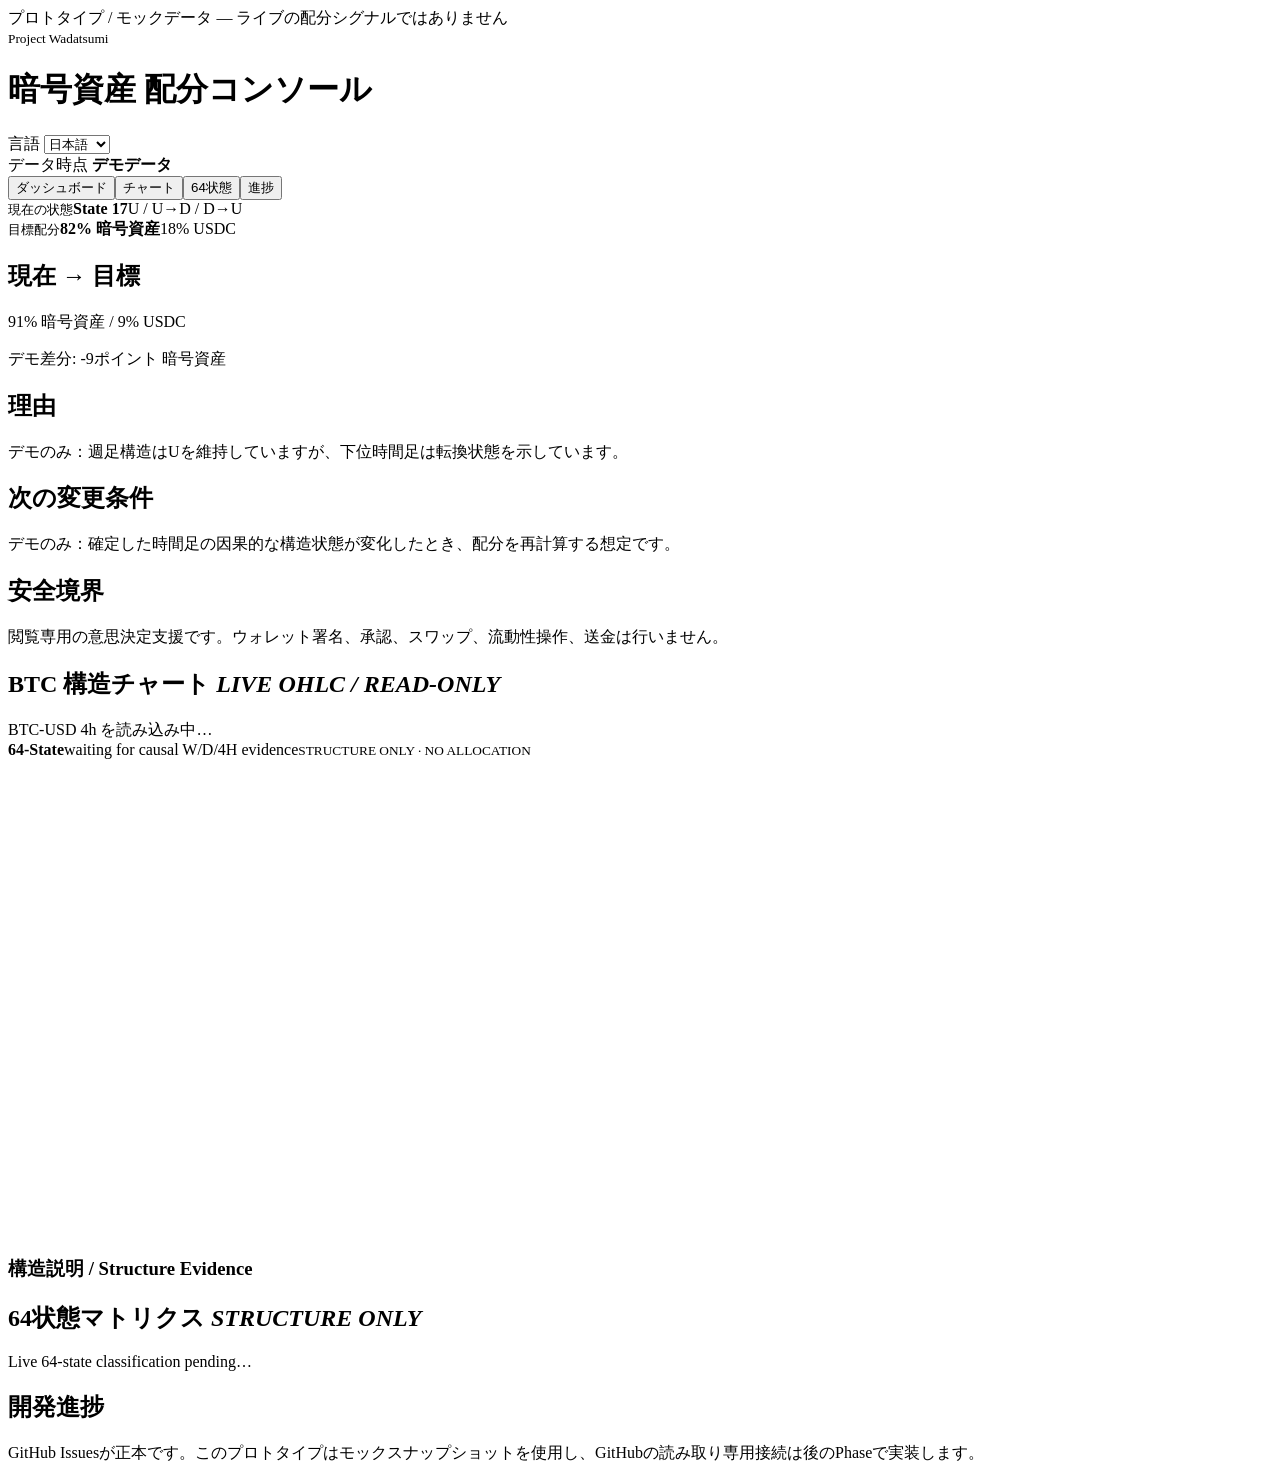
==== index.html @ 041712d1 "Publish Phase 2/3 preview: index.html" ====
<!doctype html><html lang="ja"><head><meta charset="utf-8"><meta name="viewport" content="width=device-width,initial-scale=1"><title>暗号資産 配分コンソール — Prototype</title><link rel="stylesheet" href="styles.css"></head><body><div class="demo" data-i18n="banner">プロトタイプ / モックデータ — ライブの配分シグナルではありません</div><header><div><small>Project Wadatsumi</small><h1 data-i18n="title">暗号資産 配分コンソール</h1></div><div><label class="lang"><span data-i18n="language">言語</span> <select id="language"><option value="ja">日本語</option><option value="en">English</option></select></label><div class="asof"><span data-i18n="asof">データ時点</span> <b id="asof">デモデータ</b></div></div></header><nav><button data-screen="dashboard" class="active" data-i18n="navDashboard">ダッシュボード</button><button data-screen="chart" data-i18n="navChart">チャート</button><button data-screen="matrix" data-i18n="navMatrix">64状態</button><button data-screen="progress" data-i18n="navProgress">進捗</button></nav><main><section id="dashboard" class="screen active"><div class="hero card"><div><small data-i18n="currentState">現在の状態</small><strong id="stateId">State 17</strong><span id="stateTuple">U / U→D / D→U</span></div><div><small data-i18n="target">目標配分</small><strong><span id="crypto">82</span>% <span data-i18n="crypto">暗号資産</span></strong><span><span id="usdc">18</span>% USDC</span></div></div><div class="tf" id="tf"></div><div class="grid"><article class="card"><h2 data-i18n="actualTarget">現在 → 目標</h2><p class="big" id="actual">91% 暗号資産 / 9% USDC</p><p id="delta">デモ差分: -9ポイント 暗号資産</p></article><article class="card"><h2 data-i18n="why">理由</h2><p id="reason">デモのみ：週足構造はUを維持していますが、下位時間足は転換状態を示しています。</p></article><article class="card"><h2 data-i18n="nextChange">次の変更条件</h2><p id="trigger">デモのみ：確定した時間足の因果的な構造状態が変化したとき、配分を再計算する想定です。</p></article><article class="card boundary"><h2 data-i18n="safety">安全境界</h2><p data-i18n="boundaryText">閲覧専用の意思決定支援です。ウォレット署名、承認、スワップ、流動性操作、送金は行いません。</p></article></div></section><section id="chart" class="screen"><div class="card"><h2><span data-i18n="chartTitle">BTC 構造チャート</span> <em id="chartMode">LIVE OHLC / READ-ONLY</em></h2><div id="chartStatus" class="legend">BTC-USD 4h を読み込み中…</div><div id="liveState64" class="state64-readout" data-available="false"><b>64-State</b><span>waiting for causal W/D/4H evidence</span><small>STRUCTURE ONLY · NO ALLOCATION</small></div><div class="chart"><div id="tfOverlay" class="tf-overlay" aria-label="Weekly daily and 4h structure overlay"></div><svg id="ohlcChart" viewBox="0 0 800 300" preserveAspectRatio="none" aria-label="BTC-USD 4h candlestick chart"></svg></div><div id="chartMeta" class="legend"></div><div class="explain-wrap"><h3>構造説明 / Structure Evidence</h3><div id="explanationPanel" class="explanation-panel" aria-label="Causal structure explanation panel"></div></div></div></section><section id="matrix" class="screen"><div class="card"><h2><span data-i18n="matrixTitle">64状態マトリクス</span> <em>STRUCTURE ONLY</em></h2><div id="matrixLiveStatus" class="legend">Live 64-state classification pending…</div><div id="matrixGrid" class="matrix"></div><div id="stateDetail" class="detail"></div></div></section><section id="progress" class="screen"><div class="card"><h2 data-i18n="buildProgress">開発進捗</h2><div id="phases"></div><p class="note" data-i18n="progressNote">GitHub Issuesが正本です。このプロトタイプはモックスナップショットを使用し、GitHubの読み取り専用接続は後のPhaseで実装します。</p></div></section></main><script src="mock-data.js"></script><script src="market-data.js"></script><script src="providers/coinbase-public.js"></script><script src="aggregate-timeframes.js"></script><script src="swing-engine.js"></script><script src="structure-labels.js"></script><script src="structure-transitions.js"></script><script src="multi-timeframe.js"></script><script src="explanation-panel.js"></script><script src="state64-engine.js"></script><script src="app.js"></script></body></html>
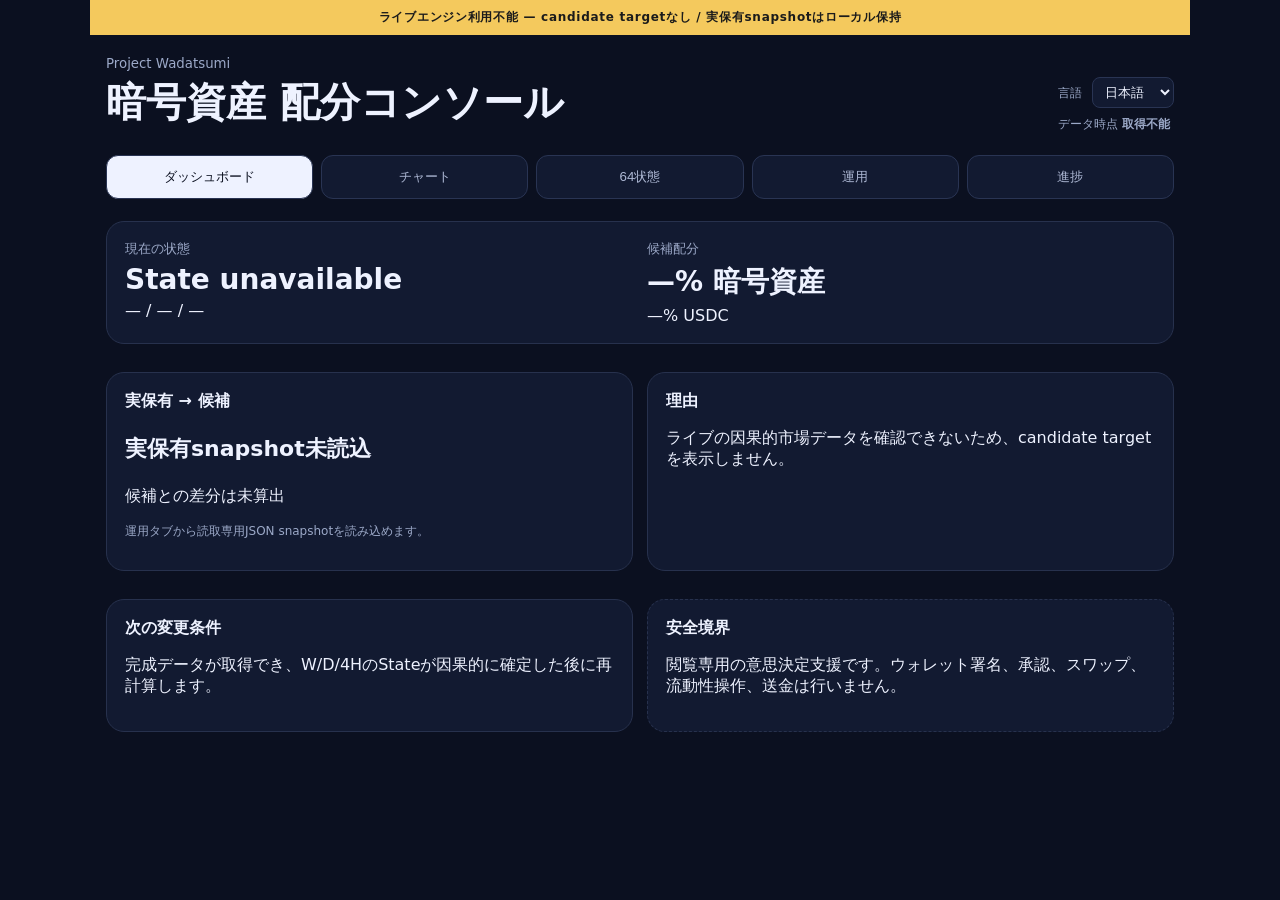
==== commit 1c7a4f8f: "Publish read-only UI v1.0 preview" ====
--- a/index.html
+++ b/index.html
@@ -1 +1,30 @@
-<!doctype html><html lang="ja"><head><meta charset="utf-8"><meta name="viewport" content="width=device-width,initial-scale=1"><title>暗号資産 配分コンソール — Prototype</title><link rel="stylesheet" href="styles.css"></head><body><div class="demo" data-i18n="banner">プロトタイプ / モックデータ — ライブの配分シグナルではありません</div><header><div><small>Project Wadatsumi</small><h1 data-i18n="title">暗号資産 配分コンソール</h1></div><div><label class="lang"><span data-i18n="language">言語</span> <select id="language"><option value="ja">日本語</option><option value="en">English</option></select></label><div class="asof"><span data-i18n="asof">データ時点</span> <b id="asof">デモデータ</b></div></div></header><nav><button data-screen="dashboard" class="active" data-i18n="navDashboard">ダッシュボード</button><button data-screen="chart" data-i18n="navChart">チャート</button><button data-screen="matrix" data-i18n="navMatrix">64状態</button><button data-screen="progress" data-i18n="navProgress">進捗</button></nav><main><section id="dashboard" class="screen active"><div class="hero card"><div><small data-i18n="currentState">現在の状態</small><strong id="stateId">State 17</strong><span id="stateTuple">U / U→D / D→U</span></div><div><small data-i18n="target">目標配分</small><strong><span id="crypto">82</span>% <span data-i18n="crypto">暗号資産</span></strong><span><span id="usdc">18</span>% USDC</span></div></div><div class="tf" id="tf"></div><div class="grid"><article class="card"><h2 data-i18n="actualTarget">現在 → 目標</h2><p class="big" id="actual">91% 暗号資産 / 9% USDC</p><p id="delta">デモ差分: -9ポイント 暗号資産</p></article><article class="card"><h2 data-i18n="why">理由</h2><p id="reason">デモのみ：週足構造はUを維持していますが、下位時間足は転換状態を示しています。</p></article><article class="card"><h2 data-i18n="nextChange">次の変更条件</h2><p id="trigger">デモのみ：確定した時間足の因果的な構造状態が変化したとき、配分を再計算する想定です。</p></article><article class="card boundary"><h2 data-i18n="safety">安全境界</h2><p data-i18n="boundaryText">閲覧専用の意思決定支援です。ウォレット署名、承認、スワップ、流動性操作、送金は行いません。</p></article></div></section><section id="chart" class="screen"><div class="card"><h2><span data-i18n="chartTitle">BTC 構造チャート</span> <em id="chartMode">LIVE OHLC / READ-ONLY</em></h2><div id="chartStatus" class="legend">BTC-USD 4h を読み込み中…</div><div id="liveState64" class="state64-readout" data-available="false"><b>64-State</b><span>waiting for causal W/D/4H evidence</span><small>STRUCTURE ONLY · NO ALLOCATION</small></div><div class="chart"><div id="tfOverlay" class="tf-overlay" aria-label="Weekly daily and 4h structure overlay"></div><svg id="ohlcChart" viewBox="0 0 800 300" preserveAspectRatio="none" aria-label="BTC-USD 4h candlestick chart"></svg></div><div id="chartMeta" class="legend"></div><div class="explain-wrap"><h3>構造説明 / Structure Evidence</h3><div id="explanationPanel" class="explanation-panel" aria-label="Causal structure explanation panel"></div></div></div></section><section id="matrix" class="screen"><div class="card"><h2><span data-i18n="matrixTitle">64状態マトリクス</span> <em>STRUCTURE ONLY</em></h2><div id="matrixLiveStatus" class="legend">Live 64-state classification pending…</div><div id="matrixGrid" class="matrix"></div><div id="stateDetail" class="detail"></div></div></section><section id="progress" class="screen"><div class="card"><h2 data-i18n="buildProgress">開発進捗</h2><div id="phases"></div><p class="note" data-i18n="progressNote">GitHub Issuesが正本です。このプロトタイプはモックスナップショットを使用し、GitHubの読み取り専用接続は後のPhaseで実装します。</p></div></section></main><script src="mock-data.js"></script><script src="market-data.js"></script><script src="providers/coinbase-public.js"></script><script src="aggregate-timeframes.js"></script><script src="swing-engine.js"></script><script src="structure-labels.js"></script><script src="structure-transitions.js"></script><script src="multi-timeframe.js"></script><script src="explanation-panel.js"></script><script src="state64-engine.js"></script><script src="app.js"></script></body></html>+<!doctype html><html lang="ja"><head><meta charset="utf-8"><meta name="viewport" content="width=device-width,initial-scale=1"><title>暗号資産 配分コンソール</title><link rel="stylesheet" href="styles.css"></head><body><div id="modeBanner" class="demo" data-i18n="banner">研究候補配分 — Phase 7履歴検証完了 / 本番採用・自動執行ではありません</div><header><div><small>Project Wadatsumi</small><h1 data-i18n="title">暗号資産 配分コンソール</h1></div><div><label class="lang"><span data-i18n="language">言語</span> <select id="language"><option value="ja">日本語</option><option value="en">English</option></select></label><div class="asof"><span data-i18n="asof">データ時点</span> <b id="asof">デモデータ</b></div></div></header><nav><button data-screen="dashboard" class="active" data-i18n="navDashboard">ダッシュボード</button><button data-screen="chart" data-i18n="navChart">チャート</button><button data-screen="matrix" data-i18n="navMatrix">64状態</button><button data-screen="operation" data-i18n="navOperation">運用</button><button data-screen="progress" data-i18n="navProgress">進捗</button></nav><main><section id="dashboard" class="screen active"><div class="hero card"><div><small data-i18n="currentState">現在の状態</small><strong id="stateId">State 17</strong><span id="stateTuple">U / U→D / D→U</span></div><div><small data-i18n="target">目標配分</small><strong><span id="crypto">82</span>% <span data-i18n="crypto">暗号資産</span></strong><span><span id="usdc">18</span>% USDC</span></div></div><div class="tf" id="tf"></div><div class="grid"><article class="card"><h2 data-i18n="actualTarget">現在 → 目標</h2><p class="big" id="actual">91% 暗号資産 / 9% USDC</p><p id="delta">実保有snapshot未読込</p><p id="portfolioStatus" class="note">運用タブから読取専用snapshotを読み込めます。</p></article><article class="card"><h2 data-i18n="why">理由</h2><p id="reason">デモのみ：週足構造はUを維持していますが、下位時間足は転換状態を示しています。</p></article><article class="card"><h2 data-i18n="nextChange">次の変更条件</h2><p id="trigger">デモのみ：確定した時間足の因果的な構造状態が変化したとき、配分を再計算する想定です。</p></article><article class="card boundary"><h2 data-i18n="safety">安全境界</h2><p data-i18n="boundaryText">閲覧専用の意思決定支援です。ウォレット署名、承認、スワップ、流動性操作、送金は行いません。</p></article></div></section><section id="chart" class="screen"><div class="card"><h2><span data-i18n="chartTitle">BTC 構造チャート</span> <em id="chartMode">LIVE OHLC / READ-ONLY</em></h2><div id="chartStatus" class="legend">BTC-USD 4h を読み込み中…</div><div id="liveState64" class="state64-readout" data-available="false"><b>64-State</b><span>waiting for causal W/D/4H evidence</span><small>STRUCTURE ONLY · NO ALLOCATION</small></div><div class="chart"><div id="tfOverlay" class="tf-overlay" aria-label="Weekly daily and 4h structure overlay"></div><svg id="ohlcChart" viewBox="0 0 800 300" preserveAspectRatio="none" aria-label="BTC-USD 4h candlestick chart"></svg></div><div id="chartMeta" class="legend"></div><div class="explain-wrap"><h3>構造説明 / Structure Evidence</h3><div id="explanationPanel" class="explanation-panel" aria-label="Causal structure explanation panel"></div></div></div></section><section id="matrix" class="screen"><div class="card"><h2><span data-i18n="matrixTitle">64状態マトリクス</span> <em>STRUCTURE ONLY</em></h2><div id="matrixLiveStatus" class="legend">Live 64-state classification pending…</div><div id="matrixGrid" class="matrix"></div><div id="stateDetail" class="detail"></div></div></section><section id="operation" class="screen">
+    <div class="card">
+      <h2 data-i18n="portfolioTitle">実保有スナップショット / Read-only</h2>
+      <p class="note" data-i18n="portfolioNote">実資産データはこのブラウザ内でのみ読み取ります。公開previewやGitHubへアップロードしません。</p>
+      <label class="filebox"><span data-i18n="portfolioLoad">JSON snapshotを読み込む</span><input id="portfolioFile" type="file" accept=".json,application/json"></label>
+      <div id="portfolioImportStatus" class="detail">未読込</div>
+      <div class="ops-grid">
+        <div><small>Scope</small><b id="portfolioScope">—</b></div>
+        <div><small>As of</small><b id="portfolioAsOf">—</b></div>
+        <div><small>Crypto</small><b id="portfolioCrypto">—</b></div>
+        <div><small>USDC</small><b id="portfolioUsdc">—</b></div>
+      </div>
+    </div>
+    <div class="card">
+      <h2 data-i18n="operationLogTitle">運用ログ</h2>
+      <p class="note" data-i18n="operationLogNote">モデルの提案と、たけちゃんの判断をローカル保存します。資産操作は行いません。</p>
+      <div class="input-grid">
+        <label><span data-i18n="decisionLabel">判断</span><select id="userDecision"><option value="observe_only">観察のみ</option><option value="deferred">保留</option><option value="manual_action_taken">手動対応を別途実施</option><option value="other">その他</option></select></label>
+        <label><span data-i18n="noteLabel">メモ</span><textarea id="userNote" maxlength="500" placeholder="任意メモ"></textarea></label>
+      </div>
+      <div class="action-row"><button id="recordDecision" class="primary" data-i18n="recordDecision">この判断を記録</button><button id="exportLog" data-i18n="exportLog">ログを書き出す</button></div>
+      <div id="operationStatus" class="legend"></div>
+      <div id="operationEntries" class="log-list"></div>
+    </div>
+    <div class="card">
+      <h2 data-i18n="versionTitle">バージョン / 改善ループ</h2>
+      <div id="versionMeta" class="version-grid"></div>
+      <div id="versionSummary" class="detail"></div>
+    </div>
+  </section><section id="progress" class="screen"><div class="card"><h2 data-i18n="buildProgress">開発進捗</h2><div id="phases"></div><p class="note" data-i18n="progressNote">GitHub Issuesが正本です。このプロトタイプはモックスナップショットを使用し、GitHubの読み取り専用接続は後のPhaseで実装します。</p></div></section></main><script src="mock-data.js"></script><script src="market-data.js"></script><script src="providers/coinbase-public.js"></script><script src="aggregate-timeframes.js"></script><script src="swing-engine.js"></script><script src="structure-labels.js"></script><script src="structure-transitions.js"></script><script src="multi-timeframe.js"></script><script src="explanation-panel.js"></script><script src="state64-engine.js"></script><script src="allocation-policy-v01.js"></script><script src="current-allocation-engine.js"></script><script src="app-version.js"></script><script src="portfolio-readonly.js"></script><script src="operation-log.js"></script><script src="app.js"></script></body></html>
--- a/styles.css
+++ b/styles.css
@@ -0,0 +1,12 @@
+:root{font-family:Inter,system-ui,sans-serif;background:#0b1020;color:#eef2ff}*{box-sizing:border-box}body{margin:0;max-width:1100px;margin:auto;padding:0 16px 40px}.demo{margin:0 -16px 18px;padding:9px;text-align:center;background:#f4c95d;color:#1b1b1b;font-weight:800;font-size:12px;letter-spacing:.06em}header{display:flex;justify-content:space-between;gap:16px;align-items:end}h1{margin:.2rem 0;font-size:clamp(24px,6vw,40px)}small,.asof,.note{color:#9ca9c8}.asof{font-size:12px}nav{display:grid;grid-template-columns:repeat(5,1fr);gap:8px;margin:22px 0}button{border:1px solid #293453;background:#121a31;color:#aeb9d5;padding:12px 6px;border-radius:12px}button.active{background:#eef2ff;color:#0b1020}.screen{display:none}.screen.active{display:block}.card{background:#121a31;border:1px solid #27314d;border-radius:18px;padding:18px;margin-bottom:14px}.hero{display:grid;grid-template-columns:1fr 1fr;gap:14px}.hero>div{display:flex;flex-direction:column;gap:5px}.hero strong{font-size:28px}.tf{display:grid;grid-template-columns:repeat(3,1fr);gap:10px;margin-bottom:14px}.tf div{padding:14px;background:#171f38;border-radius:14px;text-align:center}.tf b{display:block;font-size:20px;margin-top:4px}.grid{display:grid;grid-template-columns:1fr 1fr;gap:14px}h2{font-size:16px;margin-top:0}em{font-style:normal;font-size:10px;background:#f4c95d;color:#111;padding:3px 6px;border-radius:5px}.big{font-size:22px;font-weight:700}.boundary{border-style:dashed}.chart{height:320px;position:relative;background:linear-gradient(#151d34,#0e1528);border-radius:12px;overflow:hidden}.chart svg{width:100%;height:100%}.chart polyline{fill:none;stroke:currentColor;stroke-width:3;vector-effect:non-scaling-stroke}.mark{position:absolute;font-size:11px;font-weight:800;background:#eef2ff;color:#111827;padding:3px 5px;border-radius:5px}.m1{left:17%;top:64%}.m2{left:47%;top:25%}.m3{left:58%;top:42%}.m4{left:88%;top:9%}.legend{margin-top:12px;color:#aeb9d5;font-size:13px}.matrix{display:grid;grid-template-columns:repeat(8,1fr);gap:6px}.cell{aspect-ratio:1;display:grid;place-items:center;border-radius:8px;background:#1b2542;border:1px solid #2c385c;font-size:11px}.cell.current{outline:3px solid #f4c95d;background:#29375e}.detail{margin-top:14px;padding:12px;background:#0e1528;border-radius:10px}.phase{display:grid;grid-template-columns:70px 1fr 55px;gap:10px;align-items:center;margin:10px 0}.bar{height:8px;background:#25304d;border-radius:99px;overflow:hidden}.bar i{display:block;height:100%;background:currentColor}.note{font-size:12px}@media(max-width:620px){header{align-items:start;flex-direction:column}.asof{margin-top:-6px}.grid{grid-template-columns:1fr}.hero strong{font-size:22px}.chart{height:250px}.matrix{gap:4px}.cell{font-size:9px}.phase{grid-template-columns:58px 1fr 45px}nav{position:sticky;top:0;z-index:4;background:#0b1020;padding:8px 0}}.progress-detail{padding:10px 0;border-bottom:1px solid #27314d}.progress-detail>summary{display:grid;grid-template-columns:70px 1fr auto 45px;gap:8px;align-items:center;cursor:pointer}.status{font-size:11px;padding:3px 7px;border:1px solid #344164;border-radius:99px}.progress-detail .bar{margin:8px 0 6px}.tasks{padding-left:18px;color:#c7d0e5}.tasks details{padding:5px 0}.tasks summary{cursor:pointer}.tasks ul{margin:5px 0 5px 20px;padding:0;font-size:12px;color:#9ca9c8}@media(max-width:620px){.progress-detail>summary{grid-template-columns:58px 1fr auto}.progress-detail>summary>span:last-child{display:none}}.lang{display:block;margin-bottom:8px;color:#9ca9c8;font-size:12px}.lang select{margin-left:6px;background:#121a31;color:#eef2ff;border:1px solid #293453;border-radius:8px;padding:6px 8px}
+.candle line{stroke:currentColor;stroke-width:1.5}.candle rect{fill:currentColor}.candle.up{color:#24a06b}.candle.down{color:#d95757}#ohlcChart{width:100%;height:100%;overflow:visible}
+.structure-mark{color:#f4c95d}.structure-mark circle{fill:#0b1020;stroke:currentColor;stroke-width:2;vector-effect:non-scaling-stroke}.structure-mark text{fill:currentColor;font-size:13px;font-weight:800;paint-order:stroke;stroke:#0b1020;stroke-width:3px;stroke-linejoin:round;vector-effect:non-scaling-stroke}
+.transition-mark{color:#eef2ff}.transition-mark line{stroke:currentColor;stroke-width:1;stroke-dasharray:5 5;opacity:.55;vector-effect:non-scaling-stroke}.transition-mark circle{fill:#0b1020;stroke:currentColor;stroke-width:2;vector-effect:non-scaling-stroke}.transition-mark text{fill:currentColor;font-size:11px;font-weight:800;paint-order:stroke;stroke:#0b1020;stroke-width:3px;stroke-linejoin:round}.transition-mark.confirmed circle{stroke-width:3}.transition-mark.forming{opacity:.8}
+.tf-overlay{position:absolute;z-index:3;top:8px;left:8px;right:8px;display:grid;grid-template-columns:repeat(3,minmax(0,1fr));gap:6px;pointer-events:none}.tf-overlay-row{background:rgba(11,16,32,.82);border:1px solid #344164;border-radius:9px;padding:6px 8px;display:grid;grid-template-columns:auto 1fr;gap:2px 7px;align-items:center;backdrop-filter:blur(3px)}.tf-overlay-row b{font-size:11px}.tf-overlay-row span{font-size:11px;font-weight:700;white-space:nowrap;overflow:hidden;text-overflow:ellipsis}.tf-overlay-row small{grid-column:1/-1;font-size:9px;white-space:nowrap;overflow:hidden;text-overflow:ellipsis}@media(max-width:620px){.tf-overlay{grid-template-columns:1fr;right:auto;max-width:62%}.tf-overlay-row{padding:4px 6px}.tf-overlay-row small{display:none}}
+.explain-wrap{margin-top:16px;border-top:1px solid #27314d;padding-top:14px}.explain-wrap h3{font-size:14px;margin:0 0 10px}.explanation-panel{display:grid;grid-template-columns:repeat(3,minmax(0,1fr));gap:8px}.explain-card{background:#0e1528;border:1px solid #293453;border-radius:12px;padding:10px;min-width:0}.explain-card header{display:flex;justify-content:space-between;align-items:center;gap:8px;margin-bottom:8px}.explain-card header b{font-size:12px}.explain-card header strong{font-size:12px}.explain-card small{display:block;font-size:9px;color:#9ca9c8;margin-top:7px}.explain-card p{font-size:10px;line-height:1.4;margin:2px 0;overflow-wrap:anywhere}.explain-sequence{color:#f4c95d}.explain-forming{margin-top:8px;padding:6px;border:1px dashed #eef2ff;border-radius:8px;font-size:9px}.explain-asof{color:#9ca9c8}@media(max-width:620px){.explanation-panel{grid-template-columns:1fr}.explain-card{padding:9px}.explain-card p{font-size:11px}}
+.state64-readout{margin:10px 0 12px;padding:10px 12px;border:1px solid #344164;border-radius:12px;background:#0e1528;display:grid;grid-template-columns:auto 1fr;gap:3px 10px;align-items:center}.state64-readout b{font-size:16px}.state64-readout span{font-size:11px;overflow-wrap:anywhere}.state64-readout small{grid-column:1/-1;font-size:9px;letter-spacing:.05em}.state64-readout[data-available="false"]{border-style:dashed}.cell.live-current{outline:2px solid #eef2ff;outline-offset:1px;font-weight:900}.cell.live-current::after{content:"LIVE";display:block;font-size:7px;line-height:1}
+
+.filebox{display:flex;align-items:center;justify-content:space-between;gap:12px;padding:12px;border:1px dashed #344164;border-radius:12px;margin:12px 0;background:#0e1528}.filebox input{max-width:55%}
+.ops-grid{display:grid;grid-template-columns:repeat(4,minmax(0,1fr));gap:8px;margin-top:12px}.ops-grid>div{background:#0e1528;border:1px solid #293453;border-radius:10px;padding:10px;min-width:0}.ops-grid b{display:block;margin-top:4px;font-size:13px;overflow-wrap:anywhere}
+.input-grid{display:grid;grid-template-columns:180px 1fr;gap:12px}.input-grid label{display:flex;flex-direction:column;gap:6px;font-size:12px;color:#9ca9c8}.input-grid select,.input-grid textarea{background:#0e1528;color:#eef2ff;border:1px solid #344164;border-radius:10px;padding:10px;font:inherit}.input-grid textarea{min-height:76px;resize:vertical}.action-row{display:flex;gap:8px;flex-wrap:wrap;margin:12px 0}.action-row button{padding:10px 14px}.primary{background:#eef2ff;color:#0b1020;font-weight:800}.log-list{display:grid;gap:8px;margin-top:10px}.log-entry{background:#0e1528;border:1px solid #293453;border-radius:12px;padding:10px}.log-entry header{display:flex;justify-content:space-between;gap:10px;align-items:center}.log-entry p{margin:5px 0;font-size:12px}.log-entry small{font-size:9px}.version-grid{display:grid;grid-template-columns:repeat(3,minmax(0,1fr));gap:8px}.version-grid>div{background:#0e1528;border:1px solid #293453;border-radius:10px;padding:10px}.version-grid b{display:block;margin-top:4px;font-size:11px;overflow-wrap:anywhere}
+@media(max-width:620px){nav{grid-template-columns:repeat(5,1fr);gap:4px}nav button{font-size:10px;padding:10px 3px}.ops-grid{grid-template-columns:1fr 1fr}.input-grid{grid-template-columns:1fr}.filebox{align-items:flex-start;flex-direction:column}.filebox input{max-width:100%;width:100%}.version-grid{grid-template-columns:1fr}}
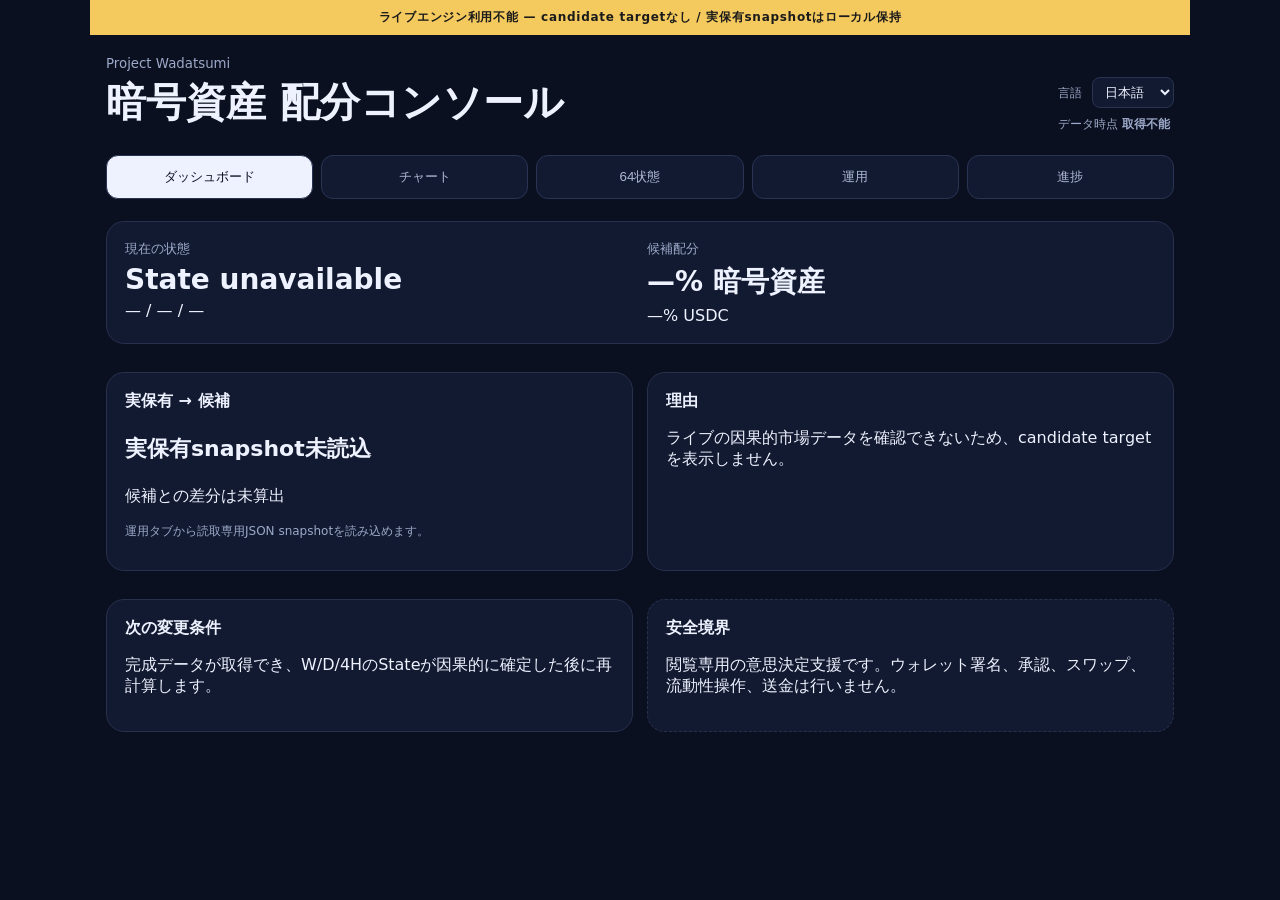
==== commit 9eda7b53: "Add UI v1 deployment cache busting" ====
--- a/index.html
+++ b/index.html
@@ -1,4 +1,4 @@
-<!doctype html><html lang="ja"><head><meta charset="utf-8"><meta name="viewport" content="width=device-width,initial-scale=1"><title>暗号資産 配分コンソール</title><link rel="stylesheet" href="styles.css"></head><body><div id="modeBanner" class="demo" data-i18n="banner">研究候補配分 — Phase 7履歴検証完了 / 本番採用・自動執行ではありません</div><header><div><small>Project Wadatsumi</small><h1 data-i18n="title">暗号資産 配分コンソール</h1></div><div><label class="lang"><span data-i18n="language">言語</span> <select id="language"><option value="ja">日本語</option><option value="en">English</option></select></label><div class="asof"><span data-i18n="asof">データ時点</span> <b id="asof">デモデータ</b></div></div></header><nav><button data-screen="dashboard" class="active" data-i18n="navDashboard">ダッシュボード</button><button data-screen="chart" data-i18n="navChart">チャート</button><button data-screen="matrix" data-i18n="navMatrix">64状態</button><button data-screen="operation" data-i18n="navOperation">運用</button><button data-screen="progress" data-i18n="navProgress">進捗</button></nav><main><section id="dashboard" class="screen active"><div class="hero card"><div><small data-i18n="currentState">現在の状態</small><strong id="stateId">State 17</strong><span id="stateTuple">U / U→D / D→U</span></div><div><small data-i18n="target">目標配分</small><strong><span id="crypto">82</span>% <span data-i18n="crypto">暗号資産</span></strong><span><span id="usdc">18</span>% USDC</span></div></div><div class="tf" id="tf"></div><div class="grid"><article class="card"><h2 data-i18n="actualTarget">現在 → 目標</h2><p class="big" id="actual">91% 暗号資産 / 9% USDC</p><p id="delta">実保有snapshot未読込</p><p id="portfolioStatus" class="note">運用タブから読取専用snapshotを読み込めます。</p></article><article class="card"><h2 data-i18n="why">理由</h2><p id="reason">デモのみ：週足構造はUを維持していますが、下位時間足は転換状態を示しています。</p></article><article class="card"><h2 data-i18n="nextChange">次の変更条件</h2><p id="trigger">デモのみ：確定した時間足の因果的な構造状態が変化したとき、配分を再計算する想定です。</p></article><article class="card boundary"><h2 data-i18n="safety">安全境界</h2><p data-i18n="boundaryText">閲覧専用の意思決定支援です。ウォレット署名、承認、スワップ、流動性操作、送金は行いません。</p></article></div></section><section id="chart" class="screen"><div class="card"><h2><span data-i18n="chartTitle">BTC 構造チャート</span> <em id="chartMode">LIVE OHLC / READ-ONLY</em></h2><div id="chartStatus" class="legend">BTC-USD 4h を読み込み中…</div><div id="liveState64" class="state64-readout" data-available="false"><b>64-State</b><span>waiting for causal W/D/4H evidence</span><small>STRUCTURE ONLY · NO ALLOCATION</small></div><div class="chart"><div id="tfOverlay" class="tf-overlay" aria-label="Weekly daily and 4h structure overlay"></div><svg id="ohlcChart" viewBox="0 0 800 300" preserveAspectRatio="none" aria-label="BTC-USD 4h candlestick chart"></svg></div><div id="chartMeta" class="legend"></div><div class="explain-wrap"><h3>構造説明 / Structure Evidence</h3><div id="explanationPanel" class="explanation-panel" aria-label="Causal structure explanation panel"></div></div></div></section><section id="matrix" class="screen"><div class="card"><h2><span data-i18n="matrixTitle">64状態マトリクス</span> <em>STRUCTURE ONLY</em></h2><div id="matrixLiveStatus" class="legend">Live 64-state classification pending…</div><div id="matrixGrid" class="matrix"></div><div id="stateDetail" class="detail"></div></div></section><section id="operation" class="screen">
+<!doctype html><html lang="ja"><head><meta charset="utf-8"><meta name="viewport" content="width=device-width,initial-scale=1"><title>暗号資産 配分コンソール</title><link rel="stylesheet" href="styles.css?v=1c7a4f8f"></head><body><div id="modeBanner" class="demo" data-i18n="banner">研究候補配分 — Phase 7履歴検証完了 / 本番採用・自動執行ではありません</div><header><div><small>Project Wadatsumi</small><h1 data-i18n="title">暗号資産 配分コンソール</h1></div><div><label class="lang"><span data-i18n="language">言語</span> <select id="language"><option value="ja">日本語</option><option value="en">English</option></select></label><div class="asof"><span data-i18n="asof">データ時点</span> <b id="asof">デモデータ</b></div></div></header><nav><button data-screen="dashboard" class="active" data-i18n="navDashboard">ダッシュボード</button><button data-screen="chart" data-i18n="navChart">チャート</button><button data-screen="matrix" data-i18n="navMatrix">64状態</button><button data-screen="operation" data-i18n="navOperation">運用</button><button data-screen="progress" data-i18n="navProgress">進捗</button></nav><main><section id="dashboard" class="screen active"><div class="hero card"><div><small data-i18n="currentState">現在の状態</small><strong id="stateId">State 17</strong><span id="stateTuple">U / U→D / D→U</span></div><div><small data-i18n="target">目標配分</small><strong><span id="crypto">82</span>% <span data-i18n="crypto">暗号資産</span></strong><span><span id="usdc">18</span>% USDC</span></div></div><div class="tf" id="tf"></div><div class="grid"><article class="card"><h2 data-i18n="actualTarget">現在 → 目標</h2><p class="big" id="actual">91% 暗号資産 / 9% USDC</p><p id="delta">実保有snapshot未読込</p><p id="portfolioStatus" class="note">運用タブから読取専用snapshotを読み込めます。</p></article><article class="card"><h2 data-i18n="why">理由</h2><p id="reason">デモのみ：週足構造はUを維持していますが、下位時間足は転換状態を示しています。</p></article><article class="card"><h2 data-i18n="nextChange">次の変更条件</h2><p id="trigger">デモのみ：確定した時間足の因果的な構造状態が変化したとき、配分を再計算する想定です。</p></article><article class="card boundary"><h2 data-i18n="safety">安全境界</h2><p data-i18n="boundaryText">閲覧専用の意思決定支援です。ウォレット署名、承認、スワップ、流動性操作、送金は行いません。</p></article></div></section><section id="chart" class="screen"><div class="card"><h2><span data-i18n="chartTitle">BTC 構造チャート</span> <em id="chartMode">LIVE OHLC / READ-ONLY</em></h2><div id="chartStatus" class="legend">BTC-USD 4h を読み込み中…</div><div id="liveState64" class="state64-readout" data-available="false"><b>64-State</b><span>waiting for causal W/D/4H evidence</span><small>STRUCTURE ONLY · NO ALLOCATION</small></div><div class="chart"><div id="tfOverlay" class="tf-overlay" aria-label="Weekly daily and 4h structure overlay"></div><svg id="ohlcChart" viewBox="0 0 800 300" preserveAspectRatio="none" aria-label="BTC-USD 4h candlestick chart"></svg></div><div id="chartMeta" class="legend"></div><div class="explain-wrap"><h3>構造説明 / Structure Evidence</h3><div id="explanationPanel" class="explanation-panel" aria-label="Causal structure explanation panel"></div></div></div></section><section id="matrix" class="screen"><div class="card"><h2><span data-i18n="matrixTitle">64状態マトリクス</span> <em>STRUCTURE ONLY</em></h2><div id="matrixLiveStatus" class="legend">Live 64-state classification pending…</div><div id="matrixGrid" class="matrix"></div><div id="stateDetail" class="detail"></div></div></section><section id="operation" class="screen">
     <div class="card">
       <h2 data-i18n="portfolioTitle">実保有スナップショット / Read-only</h2>
       <p class="note" data-i18n="portfolioNote">実資産データはこのブラウザ内でのみ読み取ります。公開previewやGitHubへアップロードしません。</p>
@@ -27,4 +27,4 @@
       <div id="versionMeta" class="version-grid"></div>
       <div id="versionSummary" class="detail"></div>
     </div>
-  </section><section id="progress" class="screen"><div class="card"><h2 data-i18n="buildProgress">開発進捗</h2><div id="phases"></div><p class="note" data-i18n="progressNote">GitHub Issuesが正本です。このプロトタイプはモックスナップショットを使用し、GitHubの読み取り専用接続は後のPhaseで実装します。</p></div></section></main><script src="mock-data.js"></script><script src="market-data.js"></script><script src="providers/coinbase-public.js"></script><script src="aggregate-timeframes.js"></script><script src="swing-engine.js"></script><script src="structure-labels.js"></script><script src="structure-transitions.js"></script><script src="multi-timeframe.js"></script><script src="explanation-panel.js"></script><script src="state64-engine.js"></script><script src="allocation-policy-v01.js"></script><script src="current-allocation-engine.js"></script><script src="app-version.js"></script><script src="portfolio-readonly.js"></script><script src="operation-log.js"></script><script src="app.js"></script></body></html>+  </section><section id="progress" class="screen"><div class="card"><h2 data-i18n="buildProgress">開発進捗</h2><div id="phases"></div><p class="note" data-i18n="progressNote">GitHub Issuesが正本です。このプロトタイプはモックスナップショットを使用し、GitHubの読み取り専用接続は後のPhaseで実装します。</p></div></section></main><script src="mock-data.js?v=1c7a4f8f"></script><script src="market-data.js?v=1c7a4f8f"></script><script src="providers/coinbase-public.js?v=1c7a4f8f"></script><script src="aggregate-timeframes.js?v=1c7a4f8f"></script><script src="swing-engine.js?v=1c7a4f8f"></script><script src="structure-labels.js?v=1c7a4f8f"></script><script src="structure-transitions.js?v=1c7a4f8f"></script><script src="multi-timeframe.js?v=1c7a4f8f"></script><script src="explanation-panel.js?v=1c7a4f8f"></script><script src="state64-engine.js?v=1c7a4f8f"></script><script src="allocation-policy-v01.js?v=1c7a4f8f"></script><script src="current-allocation-engine.js?v=1c7a4f8f"></script><script src="app-version.js?v=1c7a4f8f"></script><script src="portfolio-readonly.js?v=1c7a4f8f"></script><script src="operation-log.js?v=1c7a4f8f"></script><script src="app.js?v=1c7a4f8f"></script></body></html>
